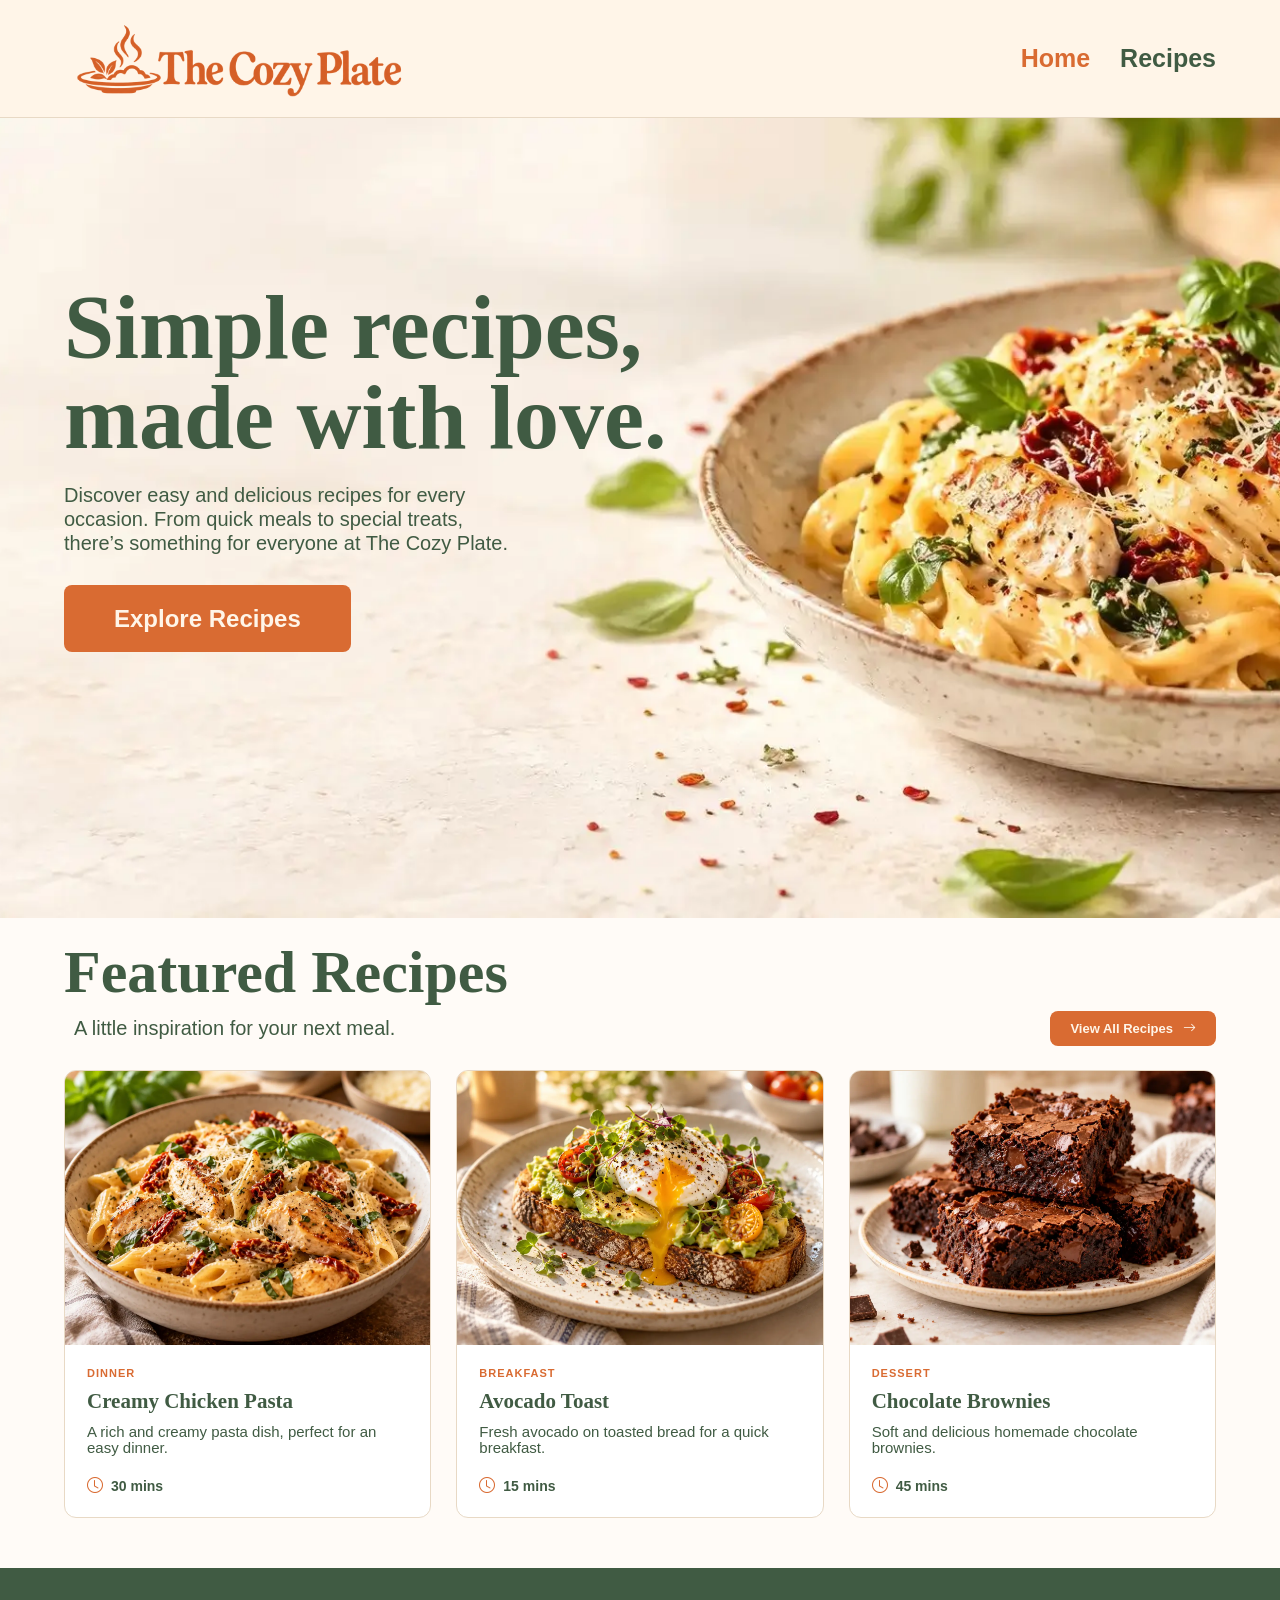
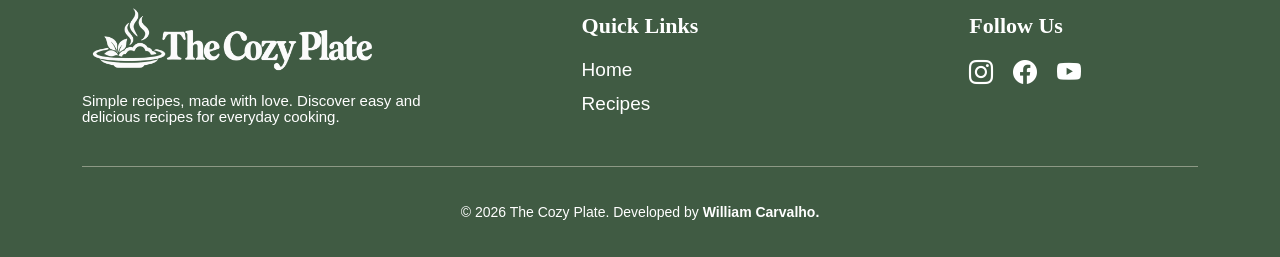
==== index.html @ 044821bc "Add CSS and responsive styles for Featured Recipes section" ====
<!DOCTYPE html>
<html lang="en">

<head>
    <meta charset="UTF-8">
    <meta name="viewport" content="width=device-width, initial-scale=1.0">
    <title>The Cozy Plate</title>
    <link rel="stylesheet" href="css/style.css">
    <link rel="stylesheet" href="https://cdn.jsdelivr.net/npm/bootstrap-icons@1.11.3/font/bootstrap-icons.min.css">
</head>

<body>
    <!-- Header -->
    <header class="site-header">
        <div class="container header-container">
            <!-- Website logo -->
            <a href="index.html" class="site-logo">
                <img src="images/the-cozy-plate-logo-orange.png" alt="The Cozy Plate">
            </a>

            <!-- Mobile menu button -->
            <button class="menu-toggle" type="button" aria-label="Toggle navigation menu" aria-expanded="false"
                aria-controls="main-navigation">
                <i class="bi bi-list" aria-hidden="true"></i>
            </button>

            <!-- Main navigation -->
            <nav class="main-navigation" id="main-navigation" aria-label="Main navigation">
                <ul>
                    <li><a href="index.html" aria-current="page">Home</a></li>
                    <li><a href="recipes.html">Recipes</a></li>
                </ul>
            </nav>
        </div>
    </header>

    <main>
        <!-- Hero Section -->
        <section class="hero">
            <div class="container">
                <div class="hero-content">
                    <h1>
                        Simple recipes, <br>made with love.
                    </h1>
                    <p class="hero-description">
                        Discover easy and delicious recipes for every occasion. From quick meals to special treats,
                        there’s something for everyone at The Cozy Plate.
                    </p>
                    <a href="recipes.html" class="hero-button">
                        Explore Recipes
                    </a>
                </div>
            </div>
        </section>

        <!-- Featured Recipes Section -->
        <section class="featured-recipes" id="featured-recipes">
            <div class="container">
                <div class="section-heading">
                    <h2>Featured Recipes</h2>
                    <div class="section-heading-bottom">
                        <p class="featured-recipes-description">
                            A little inspiration for your next meal.
                        </p>
                        <a href="recipes.html" class="view-all-link">
                            View All Recipes
                            <i class="bi bi-arrow-right" aria-hidden="true"></i>
                        </a>
                    </div>
                </div>
                <div class="recipe-grid" id="featured-recipes-list">
                    <article class="recipe-card">
                        <a href="recipe.html?id=1" class="recipe-card-link">
                            <div class="recipe-image-placeholder">
                                <img src="images/recipes/creamy-chicken-pasta.webp"
                                    alt="Creamy chicken pasta with basil" class="recipe-card-image">
                            </div>
                            <div class="recipe-card-body">
                                <span class="recipe-category">Dinner</span>
                                <h3>Creamy Chicken Pasta</h3>
                                <p class="recipe-description">
                                    A rich and creamy pasta dish,
                                    perfect for an easy dinner.
                                </p>
                                <p class="recipe-time">
                                    <i class="bi bi-clock" aria-hidden="true"></i>
                                    30 mins
                                </p>
                            </div>
                        </a>
                    </article>

                    <article class="recipe-card">
                        <a href="recipe.html?id=2" class="recipe-card-link">
                            <div class="recipe-image-placeholder">
                                <img src="images/recipes/avocado-toast.webp" alt="Avocado toast served with egg"
                                    class="recipe-card-image">
                            </div>
                            <div class="recipe-card-body">
                                <span class="recipe-category">Breakfast</span>
                                <h3>Avocado Toast</h3>
                                <p class="recipe-description">
                                    Fresh avocado on toasted bread
                                    for a quick breakfast.
                                </p>
                                <p class="recipe-time">
                                    <i class="bi bi-clock" aria-hidden="true"></i>
                                    15 mins
                                </p>
                            </div>
                        </a>
                    </article>

                    <article class="recipe-card">
                        <a href="recipe.html?id=3" class="recipe-card-link">
                            <div class="recipe-image-placeholder">
                                <img src="images/recipes/chocolate-brownies.webp" alt="Homemade chocolate brownies"
                                    class="recipe-card-image">
                            </div>
                            <div class="recipe-card-body">
                                <span class="recipe-category">Dessert</span>
                                <h3>Chocolate Brownies</h3>
                                <p class="recipe-description">
                                    Soft and delicious homemade
                                    chocolate brownies.
                                </p>
                                <p class="recipe-time">
                                    <i class="bi bi-clock" aria-hidden="true"></i>
                                    45 mins
                                </p>
                            </div>
                        </a>
                    </article>
                </div>

                <!-- Mobile link button -->
                <a href="recipes.html" class="view-all-link-mobile">
                    View All Recipes
                    <i class="bi bi-arrow-right" aria-hidden="true"></i>
                </a>
            </div>
        </section>
    </main>

    <!-- Footer -->
    <footer class="site-footer">
        <div class="container">
            <div class="footer-content">

                <!-- Logo -->
                <div class="footer-logo">
                    <a href="index.html">
                        <img src="images/the-cozy-plate-logo-white.png" alt="The Cozy Plate logo">
                    </a>
                    <p>Simple recipes, made with love. Discover easy and delicious recipes
                        for everyday cooking.
                    </p>
                </div>

                <!-- Links -->
                <nav class="footer-navigation" aria-label="Footer navigation">
                    <h2>Quick Links</h2>
                    <ul>
                        <li><a href="index.html">Home</a></li>
                        <li><a href="recipes.html">Recipes</a></li>
                    </ul>
                </nav>

                <!-- Social Media -->
                <div class="footer-social-section">
                    <h2>Follow Us</h2>
                    <div class="footer-social">
                        <a href="https://www.instagram.com/" target="_blank" rel="noopener noreferrer"
                            aria-label="Instagram">
                            <i class="bi bi-instagram" aria-hidden="true"></i>
                        </a>
                        <a href="https://www.facebook.com/" target="_blank" rel="noopener noreferrer"
                            aria-label="Facebook">
                            <i class="bi bi-facebook" aria-hidden="true"></i>
                        </a>
                        <a href="https://www.youtube.com/" target="_blank" rel="noopener noreferrer"
                            aria-label="YouTube">
                            <i class="bi bi-youtube" aria-hidden="true"></i>
                        </a>
                    </div>
                </div>
            </div>

            <!-- Copyright -->
            <div class="footer-bottom">
                <p>
                    &copy; 2026 The Cozy Plate.
                    Developed by <a href="https://williamcarvalhodev.com" target="_blank"
                        rel="noopener noreferrer">William Carvalho.</a>
                </p>
            </div>
        </div>
    </footer>
    <script src="js/script.js"></script>
</body>

</html>
---- css/style.css ----
:root {
    --cream: #FFF5E8;
    --light-cream: #FFFBF7;
    --terracotta: #D96B32;
    --terracotta-hover: #e07a47;
    --green: #405B43;
    --white: #FFFFFF;
    --border: #FFF5E866;
}

* {
    box-sizing: border-box;
}

body {
    margin: 0;
    font-family: 'Nunito Sans', sans-serif;
    background-color: var(--light-cream);
    color: var(--green);
}

h1,
h2,
h3 {
    font-family: 'Playfair Display', serif;
}

button,
input,
select,
textarea {
    font-family: inherit;
}

.container {
    width: 90%;
    max-width: 1200px;
    margin: 0 auto;
}

/* Header */
.site-header {
    background-color: var(--cream);
    border-bottom: 1px solid #E8D9C5;
}

.header-container {
    display: flex;
    align-items: center;
    justify-content: space-between;
    min-height: 85px;
}

.site-logo {
    display: inline-flex;
    align-items: center;
}

.site-logo img {
    display: block;
    width: 350px;
    max-width: 100%;
    height: auto;
}

/* Header Navigation */
.main-navigation ul {
    display: flex;
    align-items: center;
    gap: 30px;
    list-style: none;
    margin: 0;
    padding: 0;
}

.main-navigation a {
    display: block;
    color: var(--green);
    text-decoration: none;
    font-size: 25px;
    font-weight: bold;
    padding: 10px 0;
    transition: color 0.2s ease;
}

.main-navigation a:hover,
.main-navigation a[aria-current="page"] {
    color: var(--terracotta);
}

.main-navigation a:focus-visible,
.site-logo:focus-visible,
.menu-toggle:focus-visible {
    outline: 2px solid var(--terracotta);
    outline-offset: 4px;
}

.menu-toggle {
    display: none;
}

/* Hero section*/
.hero {
    background-image: url("../images/creamy-tuscan-chicken-pasta-banner.webp");
    background-size: cover;
    background-position: center;
    background-repeat: no-repeat;
    min-height: 800px;
    display: flex;
    align-items: center;
}

.hero .container {
    width: 90%;
    max-width: 1200px;
    padding-bottom: 120px;
}

.hero-content h1 {
    color: var(--green);
    font-size: 90px;
    line-height: 1;
    margin: 0 0 20px;
}

.hero-description {
    color: var(--green);
    font-size: 20px;
    font-weight: 400;
    line-height: 1.2;
    max-width: 450px;
    margin-bottom: 50px;
}

.hero-button {
    background-color: var(--terracotta);
    font-size: 24px;
    font-weight: bold;
    color: var(--cream);
    text-decoration: none;
    padding: 20px 50px;
    border-radius: 8px;
    transition: transform 0.3s ease, color 0.3s ease;
}

.hero-button:hover {
    transform: scale(1.05);
    background-color: var(--terracotta-hover);
}

/* Feature Recipes Section */
.featured-recipes .container {
    width: 90%;
    max-width: 1200px;
    padding: 20px 0px 50px;
}

.section-heading h2 {
    font-size: 60px;
    margin: 0;
}

.section-heading-bottom {
    display: flex;
    justify-content: space-between;
    align-items: center;
    gap: 20px;
    padding-bottom: 20px;
}

.featured-recipes-description {
    color: var(--green);
    font-size: 20px;
    font-weight: 400;
    text-align: start;
    margin: 10px;
}

.view-all-link,
.view-all-link-mobile {
    background-color: var(--terracotta);
    font-size: 13px;
    font-weight: bold;
    color: var(--cream);
    text-decoration: none;
    padding: 10px 20px;
    border-radius: 8px;
    display: inline-flex;
    align-items: center;
    gap: 10px;
    white-space: nowrap;
    transition: transform 0.3s ease, color 0.3s ease;
}

.view-all-link:hover,
.view-all-link-mobile:hover {
    transform: scale(1.05);
    background-color: var(--terracotta-hover);
}

.view-all-link-mobile {
    display: none;
}

/* Recipe Grid */
.recipe-grid {
    display: grid;
    grid-template-columns: repeat(3, minmax(0, 1fr));
    gap: 25px;
}

.recipe-card {
    background-color: var(--white);
    border: 1px solid #E8D9C5;
    border-radius: 12px;
    overflow: hidden;
    transition: transform 0.2s ease,
        box-shadow 0.2s ease;
}

.recipe-card-link {
    display: flex;
    flex-direction: column;
    height: 100%;
    color: inherit;
    text-decoration: none;
}

.recipe-card-image {
    display: block;
    width: 100%;
    aspect-ratio: 4 / 3;
    object-fit: cover;
}

.recipe-card-body {
    display: flex;
    flex-direction: column;
    flex: 1;
    padding: 22px;
}

.recipe-category {
    color: var(--terracotta);
    font-size: 11px;
    font-weight: bold;
    text-transform: uppercase;
    letter-spacing: 1px;
    margin-bottom: 12px;
}

.recipe-card h3 {
    font-family: 'Playfair Display', serif;
    color: var(--green);
    font-size: 21px;
    font-weight: bold;
    line-height: 1;
    margin: 0 0 12px;
}

.recipe-description {
    color: var(--green);
    font-size: 15px;
    line-height: 1.1;
    margin: 0 0 20px;
}

.recipe-time {
    display: flex;
    align-items: center;
    gap: 8px;
    color: var(--green);
    font-size: 14px;
    font-weight: 600;
    margin: auto 0 0;
}

.recipe-time i {
    color: var(--terracotta);
    font-size: 16px;
}

.recipe-card:hover {
    transform: translateY(-5px);
    box-shadow: 0 8px 20px rgba(0, 0, 0, 0.08);
}

/* Footer */
.site-footer {
    background-color: var(--green);
    color: var(--white);
    padding: 20px;
}

.footer-content {
    display: grid;
    grid-template-columns: repeat(3, 1fr);
    gap: 40px;
    justify-items: center;
    align-items: start;
    padding-bottom: 35px;
}

.footer-logo {
    max-width: 350px;
    display: inline-block;
}

.footer-logo img {
    display: block;
    width: 300px;
    max-width: 100%;
    height: auto;
}

.footer-logo p {
    font-size: 15px;
    line-height: 1.1;
    margin: 5px 0;
    text-align: left;
}

.footer-navigation h2,
.footer-social-section h2 {
    font-size: 22px;
    margin: 25px 0 20px;
}

.footer-navigation ul {
    list-style: none;
    padding: 0;
    margin: 0;
}

.footer-navigation li {
    margin-bottom: 12px;
}

.footer-navigation a {
    color: var(--white);
    text-decoration: none;
    font-size: 19px;
}

.footer-navigation a:hover {
    text-decoration: underline;
    color: var(--cream);
}

.footer-social {
    display: flex;
    align-items: center;
    gap: 20px;
}

.footer-social a {
    color: var(--white);
    font-size: 24px;
    text-decoration: none;
    transition: color 0.2s ease;
}

.footer-social a:hover {
    color: var(--cream);
}

/* Copyright */
.footer-bottom {
    border-top: 1px solid var(--border);
    padding-top: 20px;
    text-align: center;
}

.footer-bottom p {
    font-size: 14px;
    color: var(--white);
    line-height: 1.6;
}

.footer-bottom a {
    font-size: 14px;
    color: var(--white);
    font-weight: bold;
    line-height: 1.6;
    text-decoration: none;
}


/* Tablet Screen */
@media (max-width: 1200px) {

    /*Hero section */
    .hero {
        min-height: 680px;
    }


    .hero-content h1 {
        font-size: 70px;
    }

    .hero-description {
        font-size: 18px;
        max-width: 400px;
    }

    .hero-button {
        font-size: 18px;
        padding: 17px 45px;
    }

}

/* Mobile Screen */
@media (max-width: 768px) {

    /* Header */
    .header-container {
        position: relative;
        min-height: 100px;
    }

    .container {
        width: 90%;
        max-width: 1200px;
        margin: 0 auto;
    }

    .site-logo img {
        width: 260px;
    }

    .menu-toggle {
        display: flex;
        align-items: center;
        justify-content: center;
        background: none;
        border: none;
        color: var(--green);
        font-size: 35px;
        padding-top: 8px;
        cursor: pointer;
    }

    .main-navigation {
        display: none;
        position: absolute;
        top: 100%;
        left: 50%;
        transform: translateX(-50%);
        width: 100vw;
        background-color: var(--cream);
        border-bottom: 1px solid var(--border-color);
        padding: 20px;
        z-index: 1000;
    }

    .main-navigation.active {
        display: block;
    }

    .main-navigation ul {
        display: flex;
        flex-direction: column;
        align-items: stretch;
        gap: 0;
        list-style: none;
        margin: 0;
        padding: 0;
    }

    .main-navigation a {
        display: block;
        font-size: 20px;
        padding: 12px;
        color: var(--green);
        text-decoration: none;
    }

    /* Hero section */
    .hero {
        background-image: url("../images/creamy-tuscan-chicken-pasta-banner-mobile.webp");
        min-height: 600px;
        align-items: top;
    }

    .hero .container {
        padding-bottom: 150px;
    }

    .hero-content h1 {
        font-size: 60px;
    }

    .hero-description {
        font-size: 16px;
    }

    .hero-button {
        font-size: 17px;
        padding: 15px 35px;
    }


    /* Feature Recipes Section */
    .section-heading h2 {
        font-size: 45px;
    }

    .featured-recipes-description {
        font-size: 16px;
    }

    .view-all-link,
    .view-all-link-mobile {
        font-size: 12px;
        padding: 10px 15px;
        border-radius: 6px;
    }

    /* Featured recipes */
    .recipe-grid {
        grid-template-columns: 1fr;
        gap: 20px;
    }

    .recipe-card-body {
        padding: 20px;
    }

    .recipe-card h3 {
        font-size: 25px;
    }

    .recipe-description {
        font-size: 15px;
    }

    /* Footer*/
    .footer-content {
        display: grid;
        grid-template-columns: repeat(2, minmax(0, 1fr));
        column-gap: 4%;
        row-gap: 10px;
        justify-items: stretch;
    }

    .footer-content>.footer-logo {
        grid-column: 1 / 3;
        grid-row: 1;
        width: 100%;
        max-width: none;
    }

    .footer-logo img {
        width: 350px;
    }

    .footer-navigation h2,
    .footer-social-section h2 {
        font-size: 20px;
    }

    .footer-navigation a {
        font-size: 16px;
    }

    .footer-content>.footer-navigation {
        grid-column: 1;
        grid-row: 2;
        text-align: left;
    }

    .footer-content>.footer-social-section {
        grid-column: 2;
        grid-row: 2;
        text-align: left;
        margin-left: 15px;
    }

    .footer-social {
        justify-content: flex-start;
        gap: 15px;
    }

    .footer-social a {
        font-size: 17px;
    }
}

/* Small mobile Screen */
@media (max-width: 460px) {

    /*Hero section */
    .hero {
        min-height: 500px;
    }

    .hero-content h1 {
        font-size: 44px;
    }

    .hero-description {
        font-size: 14px;
        max-width: 100%;
    }

    .hero-button {
        font-size: 15px;
        padding: 13px 28px;
    }

    /* Feature Recipes Section */
    .section-heading h2 {
        font-size: 36px;
        margin: 0px;
    }

    .featured-recipes-description {
        font-size: 15px;
    }

    .view-all-link {
        display: none;
    }

    /* Featured recipes */
    .recipe-category {
        font-size: 9px;
    }

    .recipe-card h3 {
        font-size: 25px;
    }

    .recipe-description {
        font-size: 14px;
    }

    .view-all-link-mobile {
        display: flex;
        font-size: 15px;
        align-items: center;
        justify-content: center;
        width: fit-content;
        padding: 13px 28px;
        margin: 20px auto 0;
    }
}
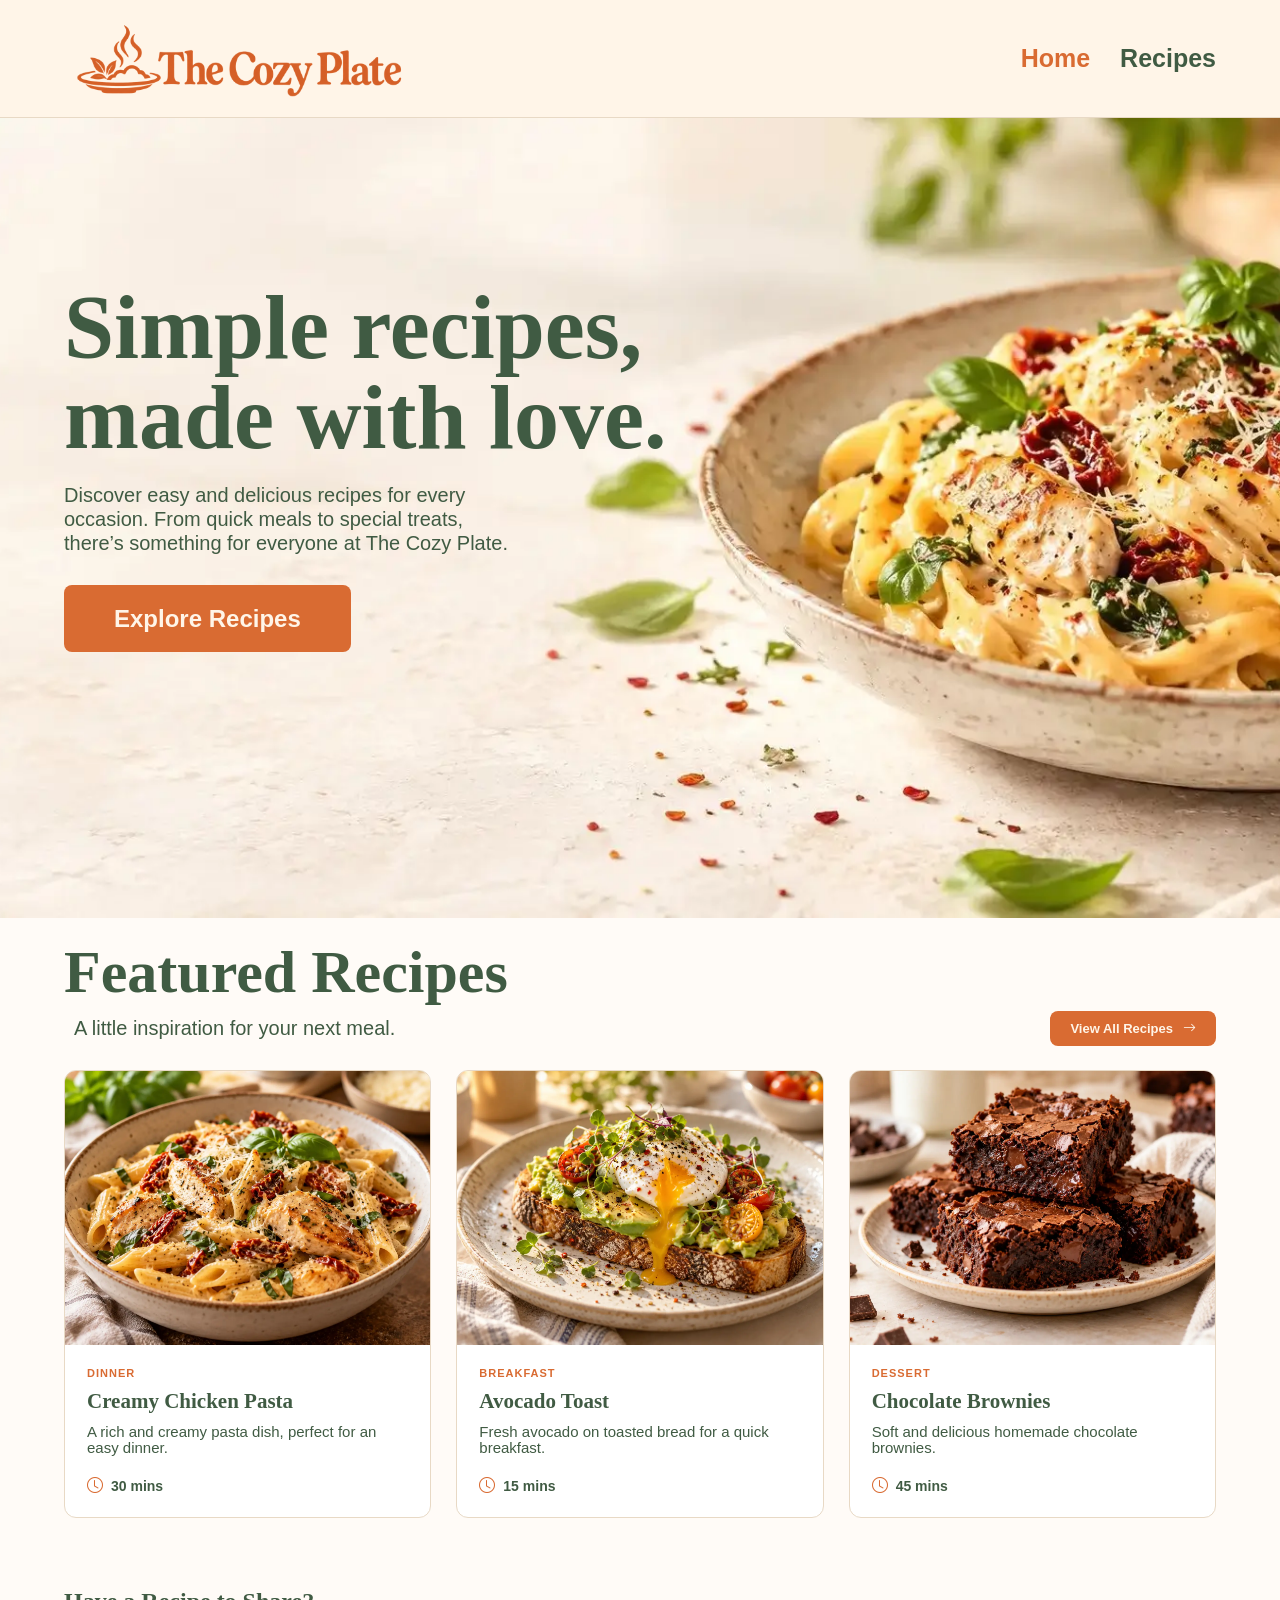
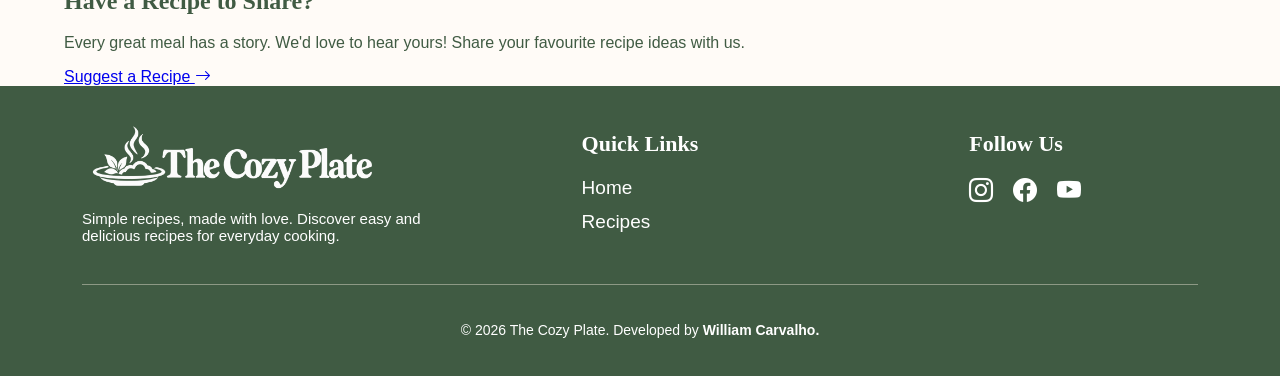
==== commit 6ec1dbe5: "create suggest recipe section structure" ====
--- a/index.html
+++ b/index.html
@@ -140,6 +140,22 @@
                 </a>
             </div>
         </section>
+
+        <!-- Suggest Recipes Section -->
+        <section class="suggest-recipes">
+            <div class="container">
+                <div class="suggest-section-heading">
+                    <h2>Have a Recipe to Share?</h2>
+                    <p class="suggest-recipes-description">
+                        Every great meal has a story. We'd love to hear yours! Share your favourite recipe ideas with us.
+                    </p>
+                    <a href="recipes.html" class="suggest-recipe-button">
+                        Suggest a Recipe
+                        <i class="bi bi-arrow-right" aria-hidden="true"></i>
+                    </a>
+                </div>
+            </div>
+        </section>
     </main>
 
     <!-- Footer -->
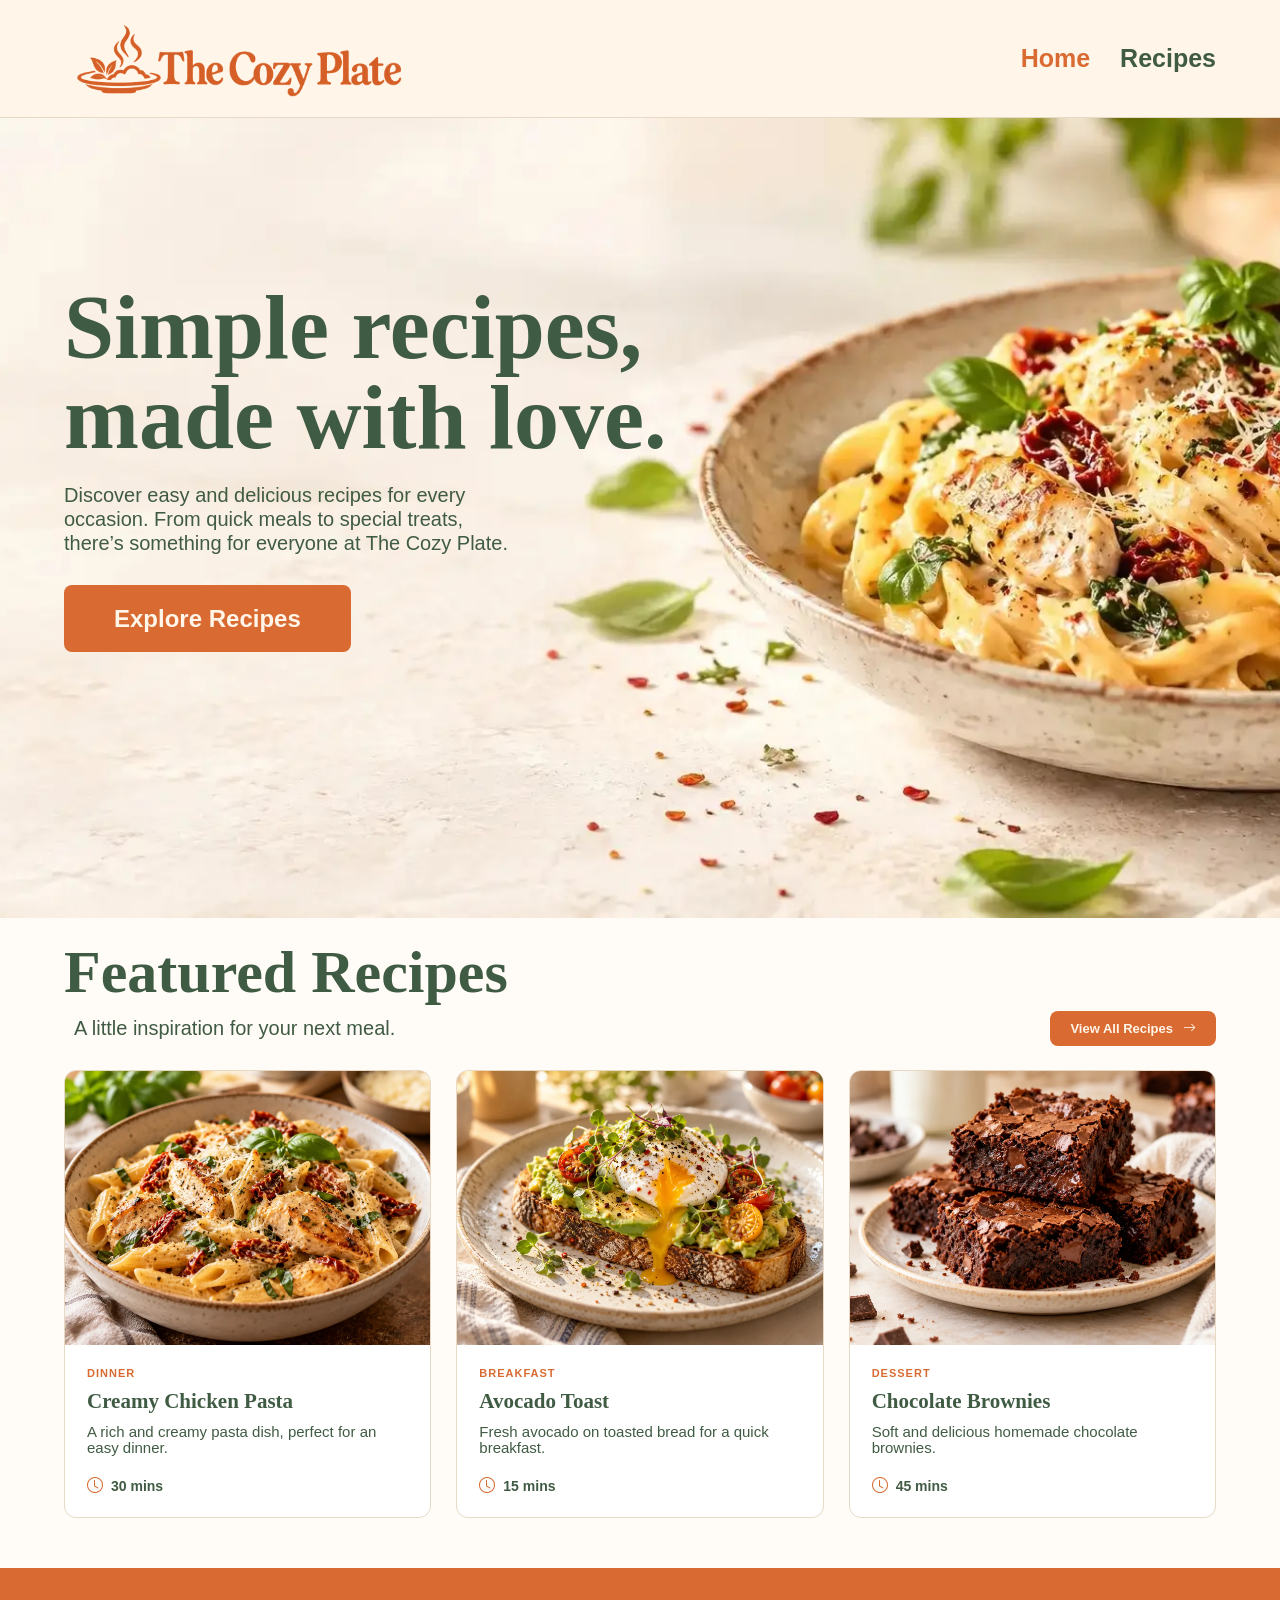
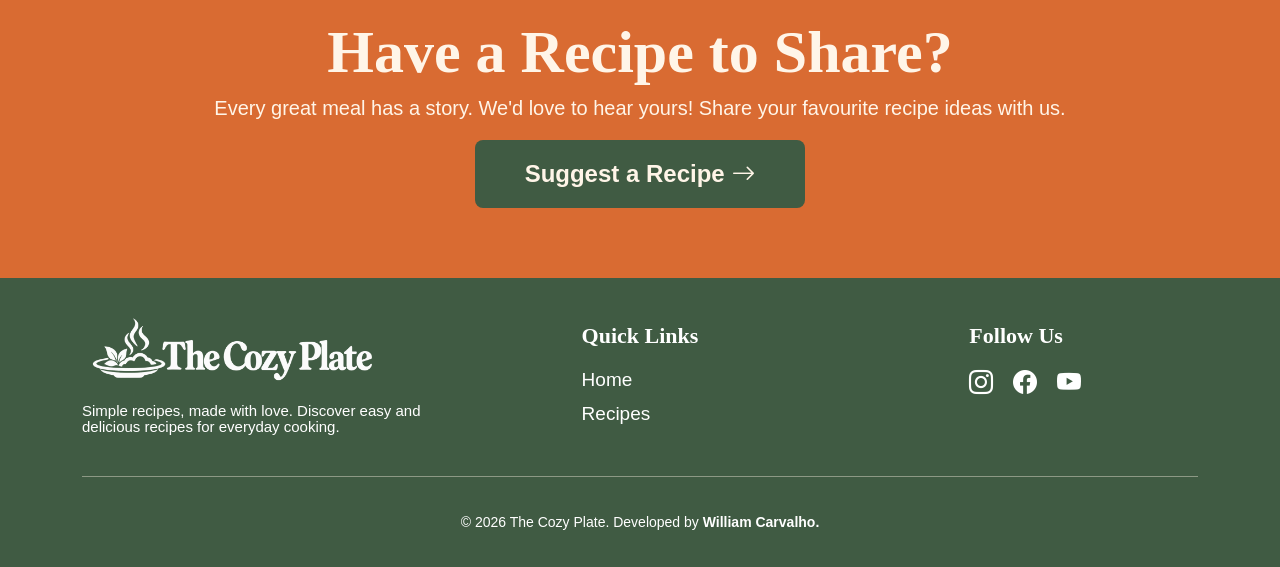
==== commit f1e07529: "add css styling to suggest a recipe section" ====
--- a/index.html
+++ b/index.html
@@ -150,7 +150,7 @@
                         Every great meal has a story. We'd love to hear yours! Share your favourite recipe ideas with us.
                     </p>
                     <a href="recipes.html" class="suggest-recipe-button">
-                        Suggest a Recipe
+                        Suggest a Recipe 
                         <i class="bi bi-arrow-right" aria-hidden="true"></i>
                     </a>
                 </div>
--- a/css/style.css
+++ b/css/style.css
@@ -285,6 +285,41 @@
     box-shadow: 0 8px 20px rgba(0, 0, 0, 0.08);
 }
 
+/* Suggest Recipe Section */
+.suggest-recipes {
+    background-color: var(--terracotta);
+    padding: 50px 0px 70px;
+}
+
+.suggest-section-heading h2 {
+    font-size: 60px;
+    color: var(--cream);
+    text-align: center;
+    margin: 0
+}
+
+.suggest-recipes-description {
+    color: var(--cream);
+    font-size: 20px;
+    font-weight: 400;
+    text-align: center;
+    margin: 10px;
+}
+
+.suggest-recipe-button {
+    display: flex;
+    background-color: var(--green);
+    font-size: 24px;
+    font-weight: bold;
+    color: var(--cream);
+    text-decoration: none;
+    padding: 20px 50px;
+    border-radius: 8px;
+    width: fit-content;
+    margin: 20px auto 0;
+    transition: transform 0.3s ease, color 0.3s ease;
+}
+
 /* Footer */
 .site-footer {
     background-color: var(--green);
@@ -405,6 +440,12 @@
     }
 
     .hero-button {
+        font-size: 18px;
+        padding: 17px 45px;
+    }
+
+    /* Suggest recipe section */
+    .suggest-recipe-button {
         font-size: 18px;
         padding: 17px 45px;
     }
@@ -536,6 +577,20 @@
         font-size: 15px;
     }
 
+    /* Suggest recipe section */
+    .suggest-section-heading h2 {
+        font-size: 45px;
+    }
+
+    .suggest-recipes-description {
+        font-size: 16px;
+    }
+
+    .suggest-recipe-button {
+        font-size: 17px;
+        padding: 15px 35px;
+    }
+
     /* Footer*/
     .footer-content {
         display: grid;
@@ -646,4 +701,18 @@
         padding: 13px 28px;
         margin: 20px auto 0;
     }
+
+    /* Suggest recipe section */
+    .suggest-section-heading h2 {
+        font-size: 36px;
+    }
+
+    .suggest-recipes-description {
+        font-size: 15px;
+    }
+
+    .suggest-recipe-button {
+        font-size: 15px;
+        padding: 13px 28px;
+    }
 }
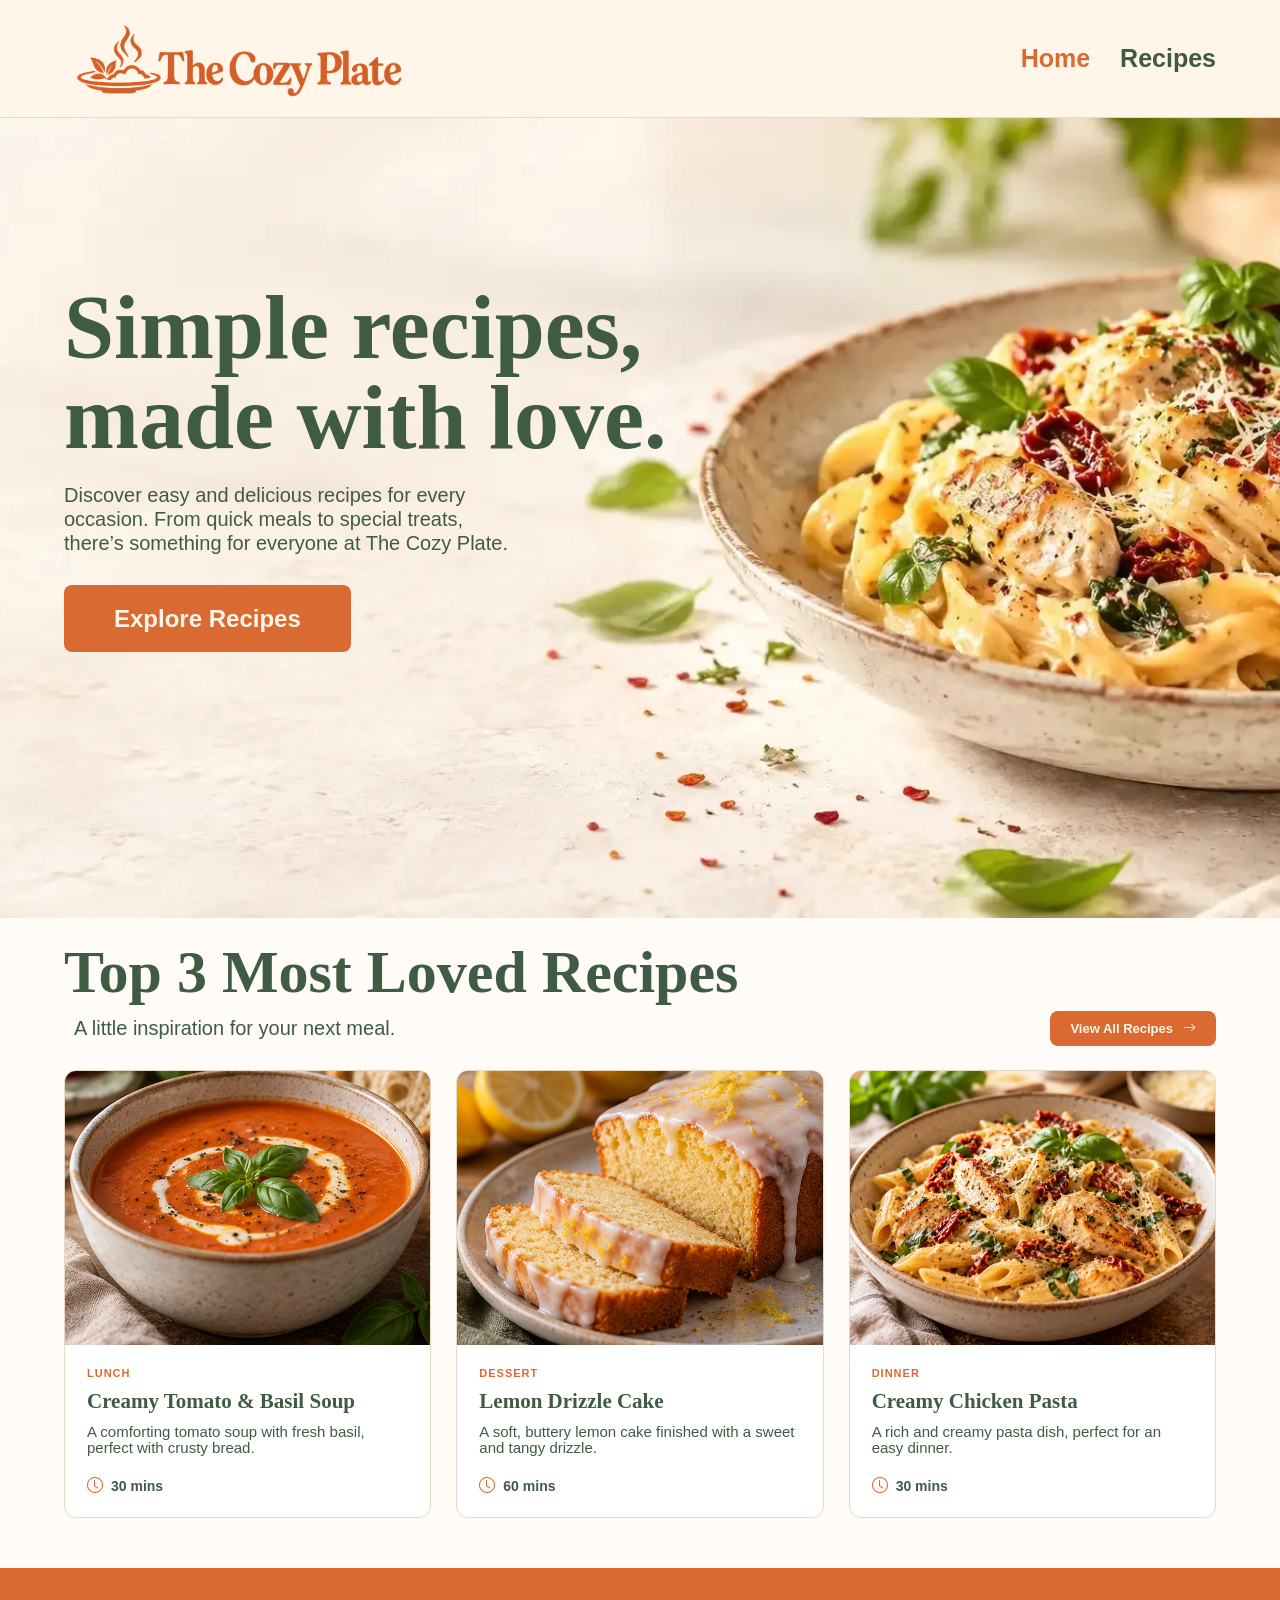
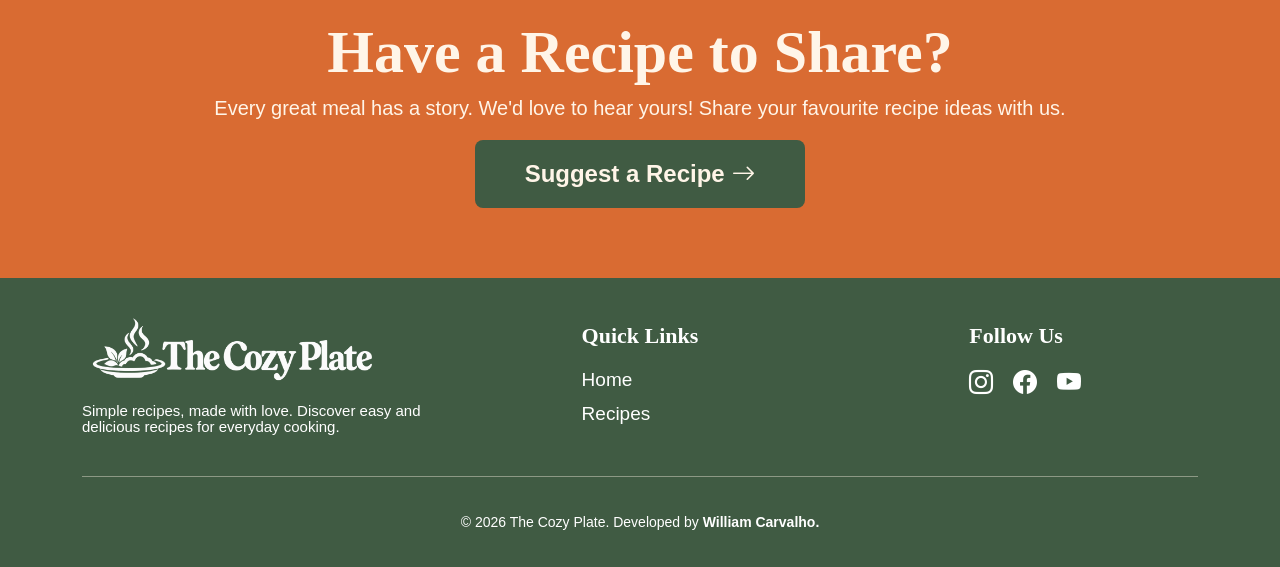
==== commit ce7007bc: "add recipe data and dynamic featured list" ====
--- a/index.html
+++ b/index.html
@@ -6,7 +6,7 @@
     <meta name="viewport" content="width=device-width, initial-scale=1.0">
     <title>The Cozy Plate</title>
     <link rel="stylesheet" href="css/style.css">
-    <link rel="stylesheet" href="https://cdn.jsdelivr.net/npm/bootstrap-icons@1.11.3/font/bootstrap-icons.min.css">
+    <link rel="stylesheet" href="https://cdn.jsdelivr.net/npm/bootstrap-icons@1.13.2/font/bootstrap-icons.min.css">
 </head>
 
 <body>
@@ -57,7 +57,7 @@
         <section class="featured-recipes" id="featured-recipes">
             <div class="container">
                 <div class="section-heading">
-                    <h2>Featured Recipes</h2>
+                    <h2>Top 3 Most Loved Recipes</h2>
                     <div class="section-heading-bottom">
                         <p class="featured-recipes-description">
                             A little inspiration for your next meal.
@@ -69,68 +69,7 @@
                     </div>
                 </div>
                 <div class="recipe-grid" id="featured-recipes-list">
-                    <article class="recipe-card">
-                        <a href="recipe.html?id=1" class="recipe-card-link">
-                            <div class="recipe-image-placeholder">
-                                <img src="images/recipes/creamy-chicken-pasta.webp"
-                                    alt="Creamy chicken pasta with basil" class="recipe-card-image">
-                            </div>
-                            <div class="recipe-card-body">
-                                <span class="recipe-category">Dinner</span>
-                                <h3>Creamy Chicken Pasta</h3>
-                                <p class="recipe-description">
-                                    A rich and creamy pasta dish,
-                                    perfect for an easy dinner.
-                                </p>
-                                <p class="recipe-time">
-                                    <i class="bi bi-clock" aria-hidden="true"></i>
-                                    30 mins
-                                </p>
-                            </div>
-                        </a>
-                    </article>
-
-                    <article class="recipe-card">
-                        <a href="recipe.html?id=2" class="recipe-card-link">
-                            <div class="recipe-image-placeholder">
-                                <img src="images/recipes/avocado-toast.webp" alt="Avocado toast served with egg"
-                                    class="recipe-card-image">
-                            </div>
-                            <div class="recipe-card-body">
-                                <span class="recipe-category">Breakfast</span>
-                                <h3>Avocado Toast</h3>
-                                <p class="recipe-description">
-                                    Fresh avocado on toasted bread
-                                    for a quick breakfast.
-                                </p>
-                                <p class="recipe-time">
-                                    <i class="bi bi-clock" aria-hidden="true"></i>
-                                    15 mins
-                                </p>
-                            </div>
-                        </a>
-                    </article>
-
-                    <article class="recipe-card">
-                        <a href="recipe.html?id=3" class="recipe-card-link">
-                            <div class="recipe-image-placeholder">
-                                <img src="images/recipes/chocolate-brownies.webp" alt="Homemade chocolate brownies"
-                                    class="recipe-card-image">
-                            </div>
-                            <div class="recipe-card-body">
-                                <span class="recipe-category">Dessert</span>
-                                <h3>Chocolate Brownies</h3>
-                                <p class="recipe-description">
-                                    Soft and delicious homemade
-                                    chocolate brownies.
-                                </p>
-                                <p class="recipe-time">
-                                    <i class="bi bi-clock" aria-hidden="true"></i>
-                                    45 mins
-                                </p>
-                            </div>
-                        </a>
-                    </article>
+                    
                 </div>
 
                 <!-- Mobile link button -->
@@ -212,6 +151,8 @@
             </div>
         </div>
     </footer>
+
+    <script src="js/data.js"></script>
     <script src="js/script.js"></script>
 </body>
 
--- a/css/style.css
+++ b/css/style.css
@@ -140,7 +140,7 @@
     text-decoration: none;
     padding: 20px 50px;
     border-radius: 8px;
-    transition: transform 0.3s ease, color 0.3s ease;
+    transition: background-color 0.3s ease, color 0.3s ease, transform 0.3s ease;
 }
 
 .hero-button:hover {
@@ -149,12 +149,15 @@
 }
 
 /* Feature Recipes Section */
-.featured-recipes .container {
+.featured-recipes .container,
+.all-recipes .container,
+.single-recipe .container {
     width: 90%;
     max-width: 1200px;
     padding: 20px 0px 50px;
 }
 
+.section-heading h1,
 .section-heading h2 {
     font-size: 60px;
     margin: 0;
@@ -317,7 +320,457 @@
     border-radius: 8px;
     width: fit-content;
     margin: 20px auto 0;
-    transition: transform 0.3s ease, color 0.3s ease;
+    transition: background-color 0.3s ease, color 0.3s ease, transform 0.3s ease;
+}
+
+/* Search bar recipes page */
+.recipe-search {
+    width: 100%;
+    margin-bottom: 30px;
+}
+
+.recipe-search label {
+    display: block;
+    color: var(--green);
+    font-size: 16px;
+    font-weight: bold;
+    margin-bottom: 10px;
+}
+
+.search-input-wrapper {
+    display: flex;
+    align-items: center;
+    gap: 12px;
+    background-color: var(--white);
+    border: 1px solid #E8D9C5;
+    border-radius: 10px;
+    padding: 15px 20px;
+    transition: border-color 0.2s ease, box-shadow 0.2s ease;
+}
+
+.search-input-wrapper i {
+    color: var(--terracotta);
+    font-size: 20px;
+}
+
+.search-input-wrapper input {
+    flex: 1;
+    min-width: 0;
+    width: 100%;
+    border: none;
+    outline: none;
+    background: transparent;
+    color: var(--green);
+    font-size: 16px;
+}
+
+.search-input-wrapper input::placeholder {
+    color: #817A73;
+}
+
+.search-input-wrapper:focus-within {
+    border-color: var(--terracotta);
+    box-shadow: 0 0 0 3px rgba(217, 107, 50, 0.15);
+}
+
+/* Recipe filters */
+.recipe-filters {
+    display: flex;
+    justify-content: center;
+    align-items: center;
+    flex-wrap: wrap;
+    gap: 15px;
+    margin-bottom: 40px;
+}
+
+.filter-button {
+    background-color: var(--white);
+    color: var(--green);
+    border: 1px solid #E8D9C5;
+    border-radius: 8px;
+    padding: 12px 24px;
+    font-size: 15px;
+    font-weight: bold;
+    cursor: pointer;
+    transition: background-color 0.3s ease, color 0.3s ease, transform 0.3s ease;
+}
+
+.filter-button:hover {
+    background-color: var(--terracotta);
+    color: var(--white);
+    transform: scale(1.05);
+}
+
+.filter-button.active {
+    background-color: var(--terracotta);
+    color: var(--white);
+    border-color: var(--terracotta);
+}
+
+.filter-button:focus-visible {
+    outline: 3px solid var(--green);
+    outline-offset: 3px;
+}
+
+/* Recipe single page */
+.single-recipe .recipe-back-link {
+    display: inline-flex;
+    align-items: center;
+    gap: 10px;
+    color: var(--terracotta);
+    font-size: 16px;
+    font-weight: bold;
+    text-decoration: none;
+    margin-bottom: 20px;
+    transition: color 0.3s ease;
+}
+
+.single-recipe .recipe-meta {
+    display: flex;
+    font-size: 20px;
+    align-items: center;
+    padding: 10px 0px 20px 20px;
+    flex-wrap: wrap;
+    gap: 30px;
+}
+
+.single-recipe .recipe-meta i {
+    font-size: 25px;
+}
+
+.single-recipe h1 {
+    font-size: 55px;
+}
+
+.single-recipe .recipe-detail {
+    display: grid;
+    grid-template-columns: 7fr 3fr;
+    align-items: start;
+    gap: 40px;
+}
+
+.single-recipe .recipe-detail-image {
+    display: block;
+    width: 100%;
+    height: auto;
+    aspect-ratio: 4 / 3;
+    object-fit: cover;
+    border-radius: 12px;
+}
+
+.single-recipe .recipe-ingredients h2,
+.recipe-instructions h2 {
+    color: var(--green);
+    font-size: 40px;
+    margin: 0 0 20px;
+}favourite-suggest-
+
+.single-recipe .recipe-ingredients ul {
+    padding-left: 25px;
+    margin: 0;
+}
+
+.single-recipe .recipe-ingredients li {
+    color: var(--green);
+    font-size: 18px;
+    line-height: 1.1;
+    margin-bottom: 10px;
+}
+
+.single-recipe .recipe-ingredients li::marker {
+    color: var(--green);
+}
+
+.single-recipe .recipe-instructions {
+    margin-top: 60px;
+}
+
+.single-recipe .recipe-steps {
+    list-style: none;
+    counter-reset: recipe-step;
+    padding: 0;
+    margin: 0;
+}
+
+.single-recipe .recipe-steps li {
+    display: flex;
+    align-items: center;
+    gap: 20px;
+    counter-increment: recipe-step;
+    color: var(--green);
+    font-size: 17px;
+    line-height: 1.7;
+    padding-bottom: 20px;
+    margin-bottom: 20px;
+    border-bottom: 1px solid #E8D9C5;
+}
+
+.single-recipe .recipe-steps li::before {
+    content: counter(recipe-step);
+    display: flex;
+    align-items: center;
+    justify-content: center;
+    flex-shrink: 0;
+    width: 44px;
+    height: 44px;
+    background-color: #EED5AF;
+    color: var(--green);
+    border-radius: 50%;
+    font-size: 20px;
+    font-weight: bold;
+}
+
+/* Favourite and Suggest Section */
+.favourite-suggest-section-heading {
+    grid-column: 1 / -1;
+    width: 100%;
+    text-align: center;
+    margin-bottom: 10px;
+}
+
+.favourite-suggest-section-heading h2 {
+    font-size: 60px;
+    color: var(--green);
+    text-align: center;
+    margin: 0
+}
+
+.favourite-suggest-recipes-description {
+    color: var(--green);
+    font-size: 20px;
+    font-weight: 400;
+    text-align: center;
+    margin: 10px;
+}
+
+.favourite-recipe {
+    display: grid;
+    grid-template-columns: repeat(2, minmax(0, 1fr));
+    gap: 30px;
+    align-items: start;
+
+    margin: 60px auto 80px;
+}
+
+/* Both Cards */
+
+.favourite,
+.suggest-recipe {
+    background-color: var(--white);
+    border: 1px solid #E8D9C5;
+    border-radius: 12px;
+    padding: 30px;
+    min-width: 0;
+}
+
+/* Card Headers */
+
+.favourite-header,
+.suggest-recipe-header {
+    display: flex;
+    align-items: center;
+    gap: 15px;
+    margin-bottom: 25px;
+}
+
+.favourite-header i,
+.suggest-recipe-header i {
+    color: var(--terracotta);
+    font-size: 32px;
+}
+
+.favourite-header h2,
+.suggest-recipe-header h2 {
+    color: var(--green);
+    font-size: 24px;
+    margin: 0;
+}
+
+
+/* ==================================
+   Favourites
+================================== */
+
+.favourite-list {
+    text-align: center;
+    padding: 20px 0;
+}
+
+.favourite-list h3 {
+    color: var(--green);
+    font-size: 18px;
+    margin: 0 0 15px;
+}
+
+.favourite-list p {
+    color: var(--green);
+    font-size: 15px;
+    line-height: 1.6;
+    margin: 0;
+}
+
+
+/* ==================================
+   Suggest a Recipe Form
+================================== */
+
+.suggest-recipe {
+    scroll-margin-top: 30px;
+}
+
+/* Form Layout */
+
+.suggest-recipe-form {
+    display: flex;
+    flex-direction: column;
+    gap: 12px;
+}
+
+/* Hidden Labels for Accessibility */
+
+.visually-hidden {
+    position: absolute;
+    width: 1px;
+    height: 1px;
+    padding: 0;
+    margin: -1px;
+    overflow: hidden;
+    clip: rect(0, 0, 0, 0);
+    white-space: nowrap;
+    border: 0;
+}
+
+/* Inputs, Select and Textareas */
+
+.suggest-recipe-form input,
+.suggest-recipe-form select,
+.suggest-recipe-form textarea {
+    display: block;
+    width: 100%;
+    min-width: 0;
+
+    padding: 12px 14px;
+
+    color: var(--green);
+    background-color: var(--white);
+
+    border: 1px solid #CCCCCC;
+    border-radius: 7px;
+
+    font-family: inherit;
+    font-size: 14px;
+}
+
+/* Textareas */
+
+.suggest-recipe-form textarea {
+    resize: vertical;
+    line-height: 1.5;
+}
+
+/* Placeholder Text */
+
+.suggest-recipe-form input::placeholder,
+.suggest-recipe-form textarea::placeholder {
+    color: #777777;
+}
+
+/* Input Focus */
+
+.suggest-recipe-form input:focus,
+.suggest-recipe-form select:focus,
+.suggest-recipe-form textarea:focus {
+    outline: 2px solid var(--terracotta);
+    outline-offset: 2px;
+}
+
+/* Time, Servings and Category */
+
+.suggest-recipe-details {
+    display: grid;
+    grid-template-columns: repeat(3, minmax(0, 1fr));
+    gap: 10px;
+}
+
+.suggest-recipe-details > div {
+    min-width: 0;
+}
+
+/* Photo Upload */
+
+.photo-upload {
+    display: grid;
+    grid-template-columns: minmax(0, 1fr) auto;
+    gap: 10px;
+    align-items: stretch;
+}
+
+.suggest-recipe-form input[type="file"] {
+    width: 100%;
+    min-width: 0;
+    padding: 8px;
+    font-size: 12px;
+}
+
+/* File Selector Button */
+
+.suggest-recipe-form input[type="file"]::file-selector-button {
+    background-color: var(--cream);
+    color: var(--green);
+
+    border: none;
+    border-radius: 5px;
+
+    padding: 8px;
+    margin-right: 8px;
+
+    font-family: inherit;
+    cursor: pointer;
+}
+
+/* Upload Button */
+
+.upload-button {
+    background-color: var(--white);
+    color: var(--green);
+
+    border: 1px solid #CCCCCC;
+    border-radius: 7px;
+
+    padding: 10px 15px;
+
+    font-family: inherit;
+    font-size: 14px;
+}
+
+.upload-button:disabled {
+    opacity: 0.65;
+    cursor: not-allowed;
+}
+
+/* Submit Button */
+
+.recipe-submit-button {
+    display: block;
+    width: 100%;
+    padding: 13px 20px;
+
+    background-color: var(--terracotta);
+    color: var(--white);
+
+    border: none;
+    border-radius: 7px;
+
+    font-family: inherit;
+    font-size: 15px;
+    font-weight: bold;
+}
+
+/* Temporary Disabled State */
+
+.recipe-submit-button:disabled {
+    opacity: 0.7;
+    cursor: not-allowed;
 }
 
 /* Footer */
@@ -422,7 +875,7 @@
 
 
 /* Tablet Screen */
-@media (max-width: 1200px) {
+@media (max-width: 1024px) {
 
     /*Hero section */
     .hero {
@@ -449,6 +902,66 @@
         font-size: 18px;
         padding: 17px 45px;
     }
+
+    /* Recipe single page */
+    .single-recipe .recipe-back-link {
+        font-size: 14px;
+    }
+
+    .single-recipe .recipe-meta {
+        font-size: 17px;
+        gap: 20px;
+    }
+
+    .single-recipe .recipe-meta i {
+        font-size: 21px;
+    }
+
+    .single-recipe h1 {
+        font-size: 50px;
+    }
+
+    .single-recipe .recipe-ingredients h2,
+    .recipe-instructions h2 {
+        font-size: 27px;
+    }
+
+    .single-recipe .recipe-ingredients li {
+        font-size: 15px;
+    }
+
+    .single-recipe .recipe-steps li {
+        font-size: 17px;
+        line-height: 1.2;
+    }
+
+    .favourite-recipe {
+        gap: 20px;
+    }
+
+    .favourite,
+    .suggest-recipe {
+        padding: 20px;
+    }
+
+    /* Two Fields per Row */
+
+    .suggest-recipe-details {
+        grid-template-columns: repeat(2, minmax(0, 1fr));
+    }
+
+    /* Category on a Separate Row */
+
+    .category-field {
+        grid-column: 1 / -1;
+    }
+
+    /* Stack Photo and Upload Button */
+
+    .photo-upload {
+        grid-template-columns: 1fr;
+    }
+
 
 }
 
@@ -544,6 +1057,7 @@
 
 
     /* Feature Recipes Section */
+    .section-heading h1,
     .section-heading h2 {
         font-size: 45px;
     }
@@ -561,7 +1075,7 @@
 
     /* Featured recipes */
     .recipe-grid {
-        grid-template-columns: 1fr;
+        grid-template-columns: repeat(2, minmax(0, 1fr));
         gap: 20px;
     }
 
@@ -578,17 +1092,117 @@
     }
 
     /* Suggest recipe section */
-    .suggest-section-heading h2 {
+    .suggest-section-heading h2,
+    .favourite-suggest-section-heading h2 {
         font-size: 45px;
     }
 
-    .suggest-recipes-description {
+    .suggest-recipes-description,
+    .favourite-suggest-recipes-description {
         font-size: 16px;
     }
 
     .suggest-recipe-button {
         font-size: 17px;
         padding: 15px 35px;
+    }
+
+    /* Search bar recipes page */
+    .recipe-search label {
+        font-size: 14px;
+    }
+
+    .search-input-wrapper {
+        padding: 12px 15px;
+    }
+
+    .search-input-wrapper input {
+        font-size: 14px;
+    }
+
+    .search-input-wrapper i {
+        font-size: 18px;
+    }
+
+    /* Recipe filters */
+    .recipe-filters {
+        gap: 5px;
+        margin-bottom: 30px;
+    }
+
+    .filter-button {
+        font-size: 14px;
+        padding: 7px 8px;
+    }
+
+    /* Recipe single page */
+    .single-recipe .recipe-back-link {
+        font-size: 13px;
+    }
+
+    .single-recipe .recipe-meta {
+        padding: 5px 0px 20px 5px;
+        font-size: 15px;
+        gap: 15px;
+    }
+
+    .single-recipe .recipe-meta i {
+        font-size: 18px;
+    }
+
+    .single-recipe h1 {
+        font-size: 42px;
+    }
+
+    .single-recipe .recipe-detail {
+        grid-template-columns: 1fr;
+    }
+
+    .single-recipe .recipe-ingredients h2,
+    .recipe-instructions h2 {
+        font-size: 33px;
+    }
+
+    .single-recipe .recipe-ingredients li {
+        font-size: 17px;
+    }
+
+    .single-recipe .recipe-steps li {
+        font-size: 15px;
+        line-height: 1.2;
+    }
+
+    .single-recipe .recipe-instructions {
+        border-top: 1px solid #E8D9C5;
+        padding-top: 30px;
+        margin-top: 40px;
+    }
+
+    .single-recipe .recipe-steps li::before {
+        width: 38px;
+        height: 38px;
+        font-size: 17px;
+    }
+
+    .favourite-recipe {
+        grid-template-columns: 1fr;
+        gap: 30px;
+        margin: 40px auto 60px;
+    }
+
+    .favourite,
+    .suggest-recipe {
+        padding: 25px;
+    }
+
+    .favourite-header h2,
+    .suggest-recipe-header h2 {
+        font-size: 22px;
+    }
+
+    .favourite-header i,
+    .suggest-recipe-header i {
+        font-size: 30px;
     }
 
     /* Footer*/
@@ -666,9 +1280,19 @@
     }
 
     /* Feature Recipes Section */
+    .recipe-grid {
+        grid-template-columns: 1fr;
+        gap: 20px;
+    }
+
+    .section-heading h1,
     .section-heading h2 {
         font-size: 36px;
         margin: 0px;
+    }
+
+    .single-recipe h1 {
+        font-size: 30px;
     }
 
     .featured-recipes-description {
@@ -703,11 +1327,13 @@
     }
 
     /* Suggest recipe section */
-    .suggest-section-heading h2 {
+    .suggest-section-heading h2,
+    .favourite-suggest-section-heading h2{
         font-size: 36px;
     }
 
-    .suggest-recipes-description {
+    .suggest-recipes-description,
+    .favourite-suggest-recipes-description {
         font-size: 15px;
     }
 
@@ -715,4 +1341,64 @@
         font-size: 15px;
         padding: 13px 28px;
     }
+
+    /* Recipe filters */
+    .recipe-filters {
+        margin-bottom: 20px;
+    }
+
+    .filter-button {
+        font-size: 12px;
+        padding: 7px 8px;
+    }
+
+    .single-recipe .recipe-ingredients h2,
+    .recipe-instructions h2 {
+        font-size: 26px;
+    }
+
+    .single-recipe .recipe-ingredients li {
+        font-size: 15px;
+    }
+
+    .single-recipe .recipe-steps li {
+        font-size: 14px;
+        line-height: 1.2;
+    }
+
+    .suggest-recipe {
+        padding: 20px;
+    }
+
+    .favourite-header,
+    .suggest-recipe-header {
+        gap: 12px;
+    }
+
+    .favourite-header h2,
+    .suggest-recipe-header h2 {
+        font-size: 20px;
+    }
+
+    /* Two Fields per Row */
+
+    .suggest-recipe-details {
+        grid-template-columns: repeat(2, minmax(0, 1fr));
+    }
+
+    /* Category Uses Full Width */
+
+    .category-field {
+        grid-column: 1 / -1;
+    }
+
+    /* Stack Photo and Upload Button */
+
+    .photo-upload {
+        grid-template-columns: 1fr;
+    }
+
+    .upload-button {
+        width: 100%;
+    }
 }
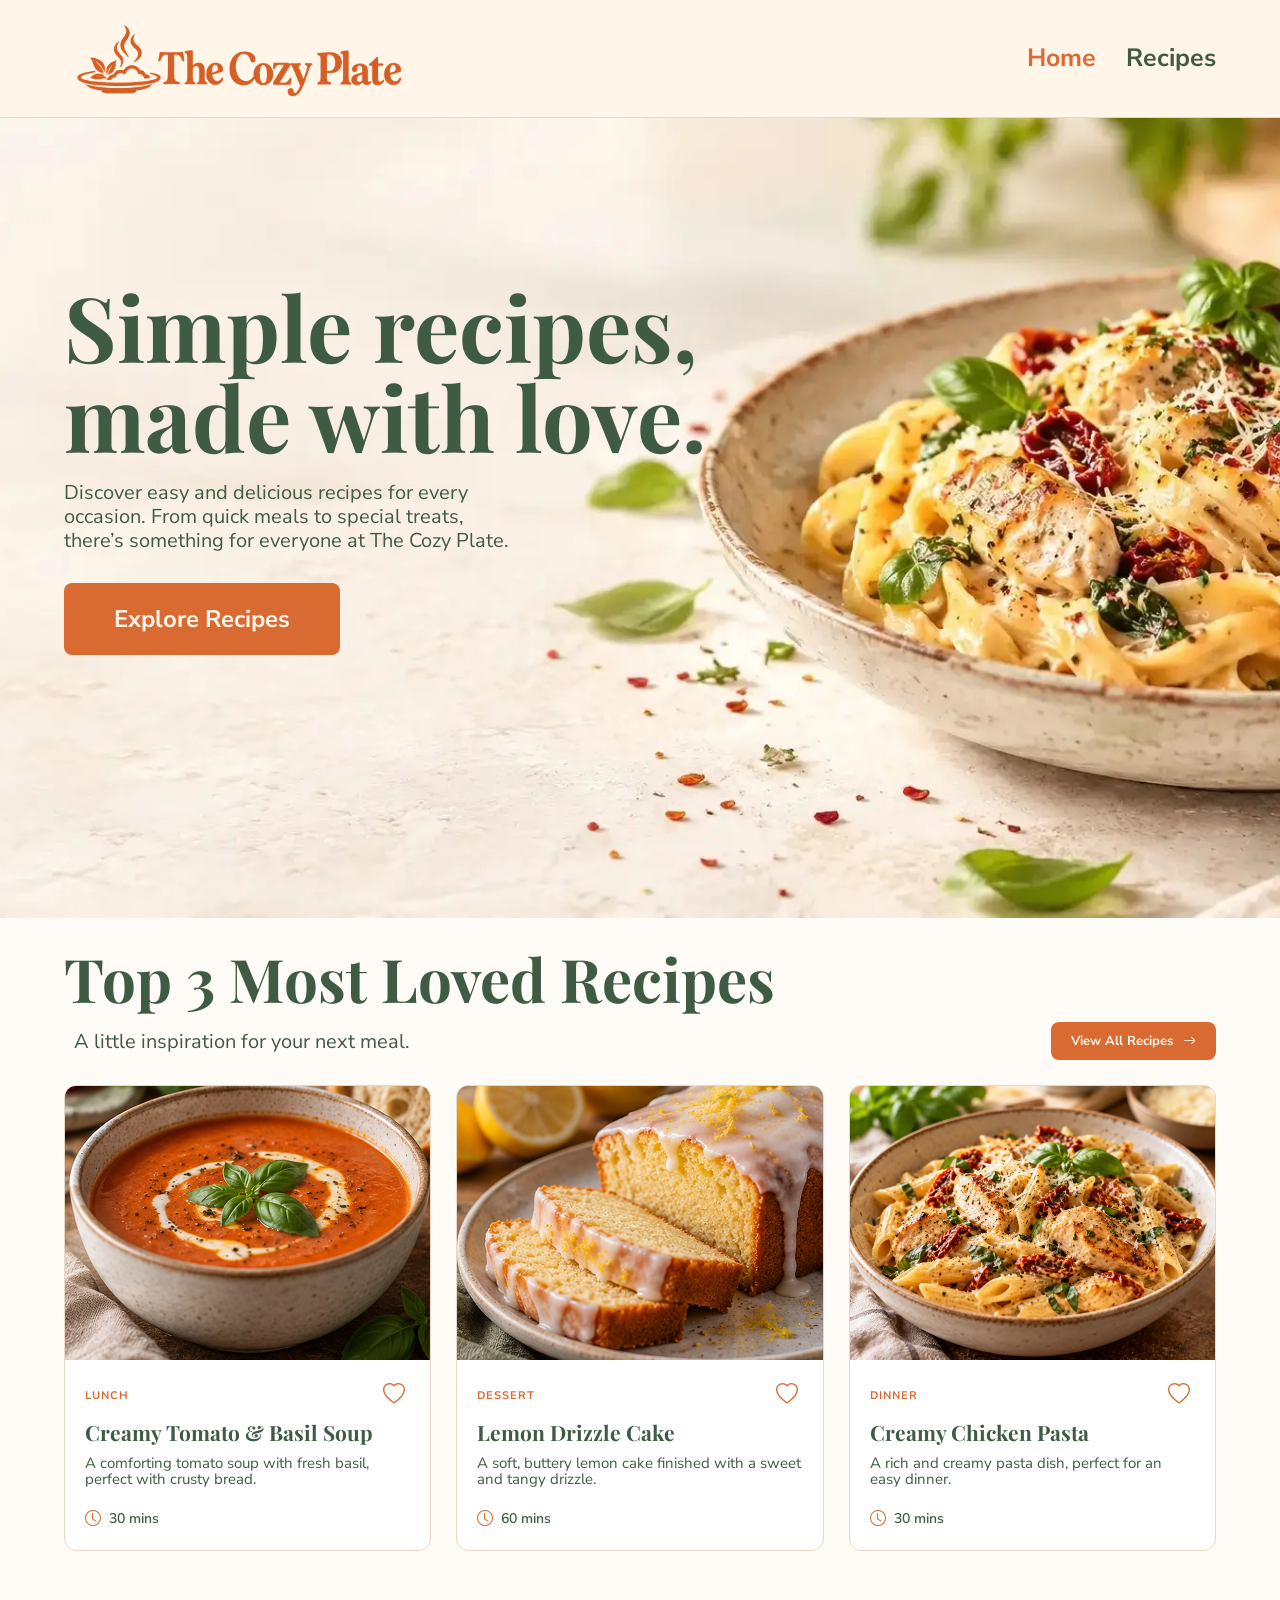
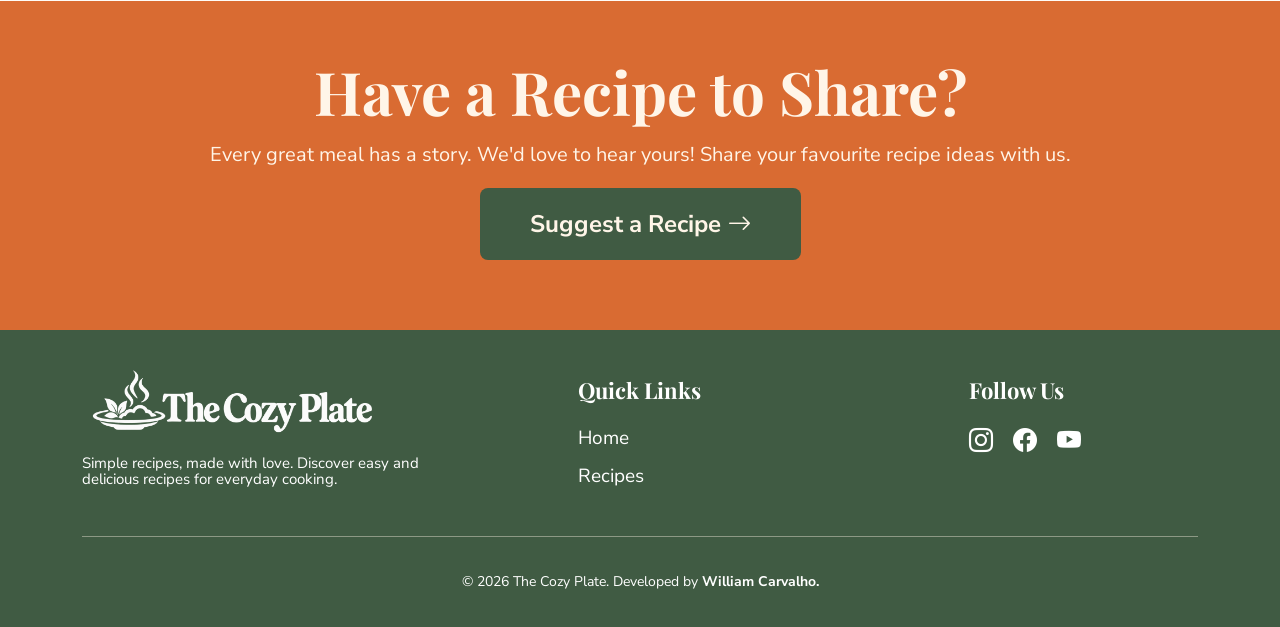
==== commit e942d925: "Improve page headers and load Google Fonts" ====
--- a/index.html
+++ b/index.html
@@ -5,6 +5,12 @@
     <meta charset="UTF-8">
     <meta name="viewport" content="width=device-width, initial-scale=1.0">
     <title>The Cozy Plate</title>
+
+    <link rel="preconnect" href="https://fonts.googleapis.com">
+    <link rel="preconnect" href="https://fonts.gstatic.com" crossorigin>
+    <link
+        href="https://fonts.googleapis.com/css2?family=Nunito+Sans:wght@400;600;700&family=Playfair+Display:wght@400;700&display=swap"
+        rel="stylesheet">
     <link rel="stylesheet" href="css/style.css">
     <link rel="stylesheet" href="https://cdn.jsdelivr.net/npm/bootstrap-icons@1.13.2/font/bootstrap-icons.min.css">
 </head>
--- a/css/style.css
+++ b/css/style.css
@@ -222,11 +222,9 @@
 }
 
 .recipe-card-link {
-    display: flex;
-    flex-direction: column;
-    height: 100%;
-    color: inherit;
-    text-decoration: none;
+    display: block;
+    height: auto;
+    flex-shrink: 0;
 }
 
 .recipe-card-image {
@@ -237,10 +235,8 @@
 }
 
 .recipe-card-body {
-    display: flex;
-    flex-direction: column;
+    padding: 20px;
     flex: 1;
-    padding: 22px;
 }
 
 .recipe-category {
@@ -286,6 +282,41 @@
 .recipe-card:hover {
     transform: translateY(-5px);
     box-shadow: 0 8px 20px rgba(0, 0, 0, 0.08);
+}
+
+.recipe-card-top {
+    display: flex;
+    justify-content: space-between;
+    align-items: center;
+    margin-bottom: 10px;
+}
+
+.recipe-card-top .recipe-category {
+    margin-bottom: 0;
+}
+
+.favourite-button {
+    position: static;
+    display: flex;
+    align-items: center;
+    justify-content: center;
+    width: 32px;
+    height: 32px;
+    padding: 0;
+    background: none;
+    border: none;
+    color: var(--terracotta);
+    font-size: 22px;
+    cursor: pointer;
+}
+
+.favourite-button:hover {
+    transform: scale(1.1);
+}
+
+.recipe-title-link {
+    color: inherit;
+    text-decoration: none;
 }
 
 /* Suggest Recipe Section */
@@ -329,14 +360,6 @@
     margin-bottom: 30px;
 }
 
-.recipe-search label {
-    display: block;
-    color: var(--green);
-    font-size: 16px;
-    font-weight: bold;
-    margin-bottom: 10px;
-}
-
 .search-input-wrapper {
     display: flex;
     align-items: center;
@@ -463,11 +486,6 @@
     color: var(--green);
     font-size: 40px;
     margin: 0 0 20px;
-}favourite-suggest-
-
-.single-recipe .recipe-ingredients ul {
-    padding-left: 25px;
-    margin: 0;
 }
 
 .single-recipe .recipe-ingredients li {
@@ -551,8 +569,6 @@
 
     margin: 60px auto 80px;
 }
-
-/* Both Cards */
 
 .favourite,
 .suggest-recipe {
@@ -563,8 +579,6 @@
     min-width: 0;
 }
 
-/* Card Headers */
-
 .favourite-header,
 .suggest-recipe-header {
     display: flex;
@@ -586,11 +600,6 @@
     margin: 0;
 }
 
-
-/* ==================================
-   Favourites
-================================== */
-
 .favourite-list {
     text-align: center;
     padding: 20px 0;
@@ -609,24 +618,55 @@
     margin: 0;
 }
 
-
-/* ==================================
-   Suggest a Recipe Form
-================================== */
+.favourite-item {
+    display: flex;
+    justify-content: space-between;
+    align-items: center;
+    gap: 15px;
+    padding: 12px 0;
+    text-align: left;
+}
+
+.favourite-item + .favourite-item {
+    border-top: 1px solid #E8D9C5;
+}
+
+.favourite-link {
+    display: flex;
+    align-items: center;
+    gap: 12px;
+    min-width: 0;
+
+    color: var(--green);
+    text-decoration: none;
+    font-weight: bold;
+}
+
+.favourite-link:hover {
+    color: var(--terracotta);
+}
+
+.favourite-image {
+    width: 55px;
+    height: 55px;
+    flex-shrink: 0;
+    object-fit: cover;
+    border-radius: 8px;
+}
+
+.favourite-link span {
+    overflow-wrap: anywhere;
+}
 
 .suggest-recipe {
     scroll-margin-top: 30px;
 }
 
-/* Form Layout */
-
 .suggest-recipe-form {
     display: flex;
     flex-direction: column;
     gap: 12px;
 }
-
-/* Hidden Labels for Accessibility */
 
 .visually-hidden {
     position: absolute;
@@ -640,8 +680,6 @@
     border: 0;
 }
 
-/* Inputs, Select and Textareas */
-
 .suggest-recipe-form input,
 .suggest-recipe-form select,
 .suggest-recipe-form textarea {
@@ -661,21 +699,15 @@
     font-size: 14px;
 }
 
-/* Textareas */
-
 .suggest-recipe-form textarea {
     resize: vertical;
     line-height: 1.5;
 }
 
-/* Placeholder Text */
-
 .suggest-recipe-form input::placeholder,
 .suggest-recipe-form textarea::placeholder {
     color: #777777;
 }
-
-/* Input Focus */
 
 .suggest-recipe-form input:focus,
 .suggest-recipe-form select:focus,
@@ -684,19 +716,15 @@
     outline-offset: 2px;
 }
 
-/* Time, Servings and Category */
-
 .suggest-recipe-details {
     display: grid;
     grid-template-columns: repeat(3, minmax(0, 1fr));
     gap: 10px;
 }
 
-.suggest-recipe-details > div {
+.suggest-recipe-details>div {
     min-width: 0;
 }
-
-/* Photo Upload */
 
 .photo-upload {
     display: grid;
@@ -712,65 +740,61 @@
     font-size: 12px;
 }
 
-/* File Selector Button */
-
 .suggest-recipe-form input[type="file"]::file-selector-button {
     background-color: var(--cream);
     color: var(--green);
-
     border: none;
     border-radius: 5px;
-
     padding: 8px;
     margin-right: 8px;
-
     font-family: inherit;
     cursor: pointer;
 }
 
-/* Upload Button */
-
 .upload-button {
     background-color: var(--white);
     color: var(--green);
-
     border: 1px solid #CCCCCC;
     border-radius: 7px;
-
     padding: 10px 15px;
-
     font-family: inherit;
     font-size: 14px;
 }
-
-.upload-button:disabled {
-    opacity: 0.65;
-    cursor: not-allowed;
-}
-
-/* Submit Button */
 
 .recipe-submit-button {
     display: block;
     width: 100%;
     padding: 13px 20px;
-
     background-color: var(--terracotta);
     color: var(--white);
-
     border: none;
     border-radius: 7px;
-
     font-family: inherit;
     font-size: 15px;
     font-weight: bold;
 }
 
-/* Temporary Disabled State */
-
 .recipe-submit-button:disabled {
     opacity: 0.7;
     cursor: not-allowed;
+}
+
+.suggest-recipe-form .input-error {
+    border-color: #B42318;
+}
+
+.form-message {
+    font-size: 14px;
+    text-align: center;
+    margin: 5px 0 0;
+}
+
+.form-message.error {
+    color: #B42318;
+}
+
+.form-message.success {
+    color: var(--green);
 }
 
 /* Footer */
@@ -935,6 +959,7 @@
         line-height: 1.2;
     }
 
+    /* Favourite and Suggest Section*/
     .favourite-recipe {
         gap: 20px;
     }
@@ -944,25 +969,21 @@
         padding: 20px;
     }
 
-    /* Two Fields per Row */
+    .favourite-button {
+        font-size: 18px;
+    }
 
     .suggest-recipe-details {
         grid-template-columns: repeat(2, minmax(0, 1fr));
     }
 
-    /* Category on a Separate Row */
-
     .category-field {
         grid-column: 1 / -1;
     }
 
-    /* Stack Photo and Upload Button */
-
     .photo-upload {
         grid-template-columns: 1fr;
     }
-
-
 }
 
 /* Mobile Screen */
@@ -1004,7 +1025,7 @@
         transform: translateX(-50%);
         width: 100vw;
         background-color: var(--cream);
-        border-bottom: 1px solid var(--border-color);
+        border-bottom: 1px solid var(--border);
         padding: 20px;
         z-index: 1000;
     }
@@ -1035,7 +1056,6 @@
     .hero {
         background-image: url("../images/creamy-tuscan-chicken-pasta-banner-mobile.webp");
         min-height: 600px;
-        align-items: top;
     }
 
     .hero .container {
@@ -1108,10 +1128,6 @@
     }
 
     /* Search bar recipes page */
-    .recipe-search label {
-        font-size: 14px;
-    }
-
     .search-input-wrapper {
         padding: 12px 15px;
     }
@@ -1328,7 +1344,7 @@
 
     /* Suggest recipe section */
     .suggest-section-heading h2,
-    .favourite-suggest-section-heading h2{
+    .favourite-suggest-section-heading h2 {
         font-size: 36px;
     }
 
@@ -1366,6 +1382,7 @@
         line-height: 1.2;
     }
 
+    /* Favourite and Suggest Section */
     .suggest-recipe {
         padding: 20px;
     }
@@ -1380,20 +1397,14 @@
         font-size: 20px;
     }
 
-    /* Two Fields per Row */
-
     .suggest-recipe-details {
         grid-template-columns: repeat(2, minmax(0, 1fr));
     }
 
-    /* Category Uses Full Width */
-
     .category-field {
         grid-column: 1 / -1;
     }
 
-    /* Stack Photo and Upload Button */
-
     .photo-upload {
         grid-template-columns: 1fr;
     }
